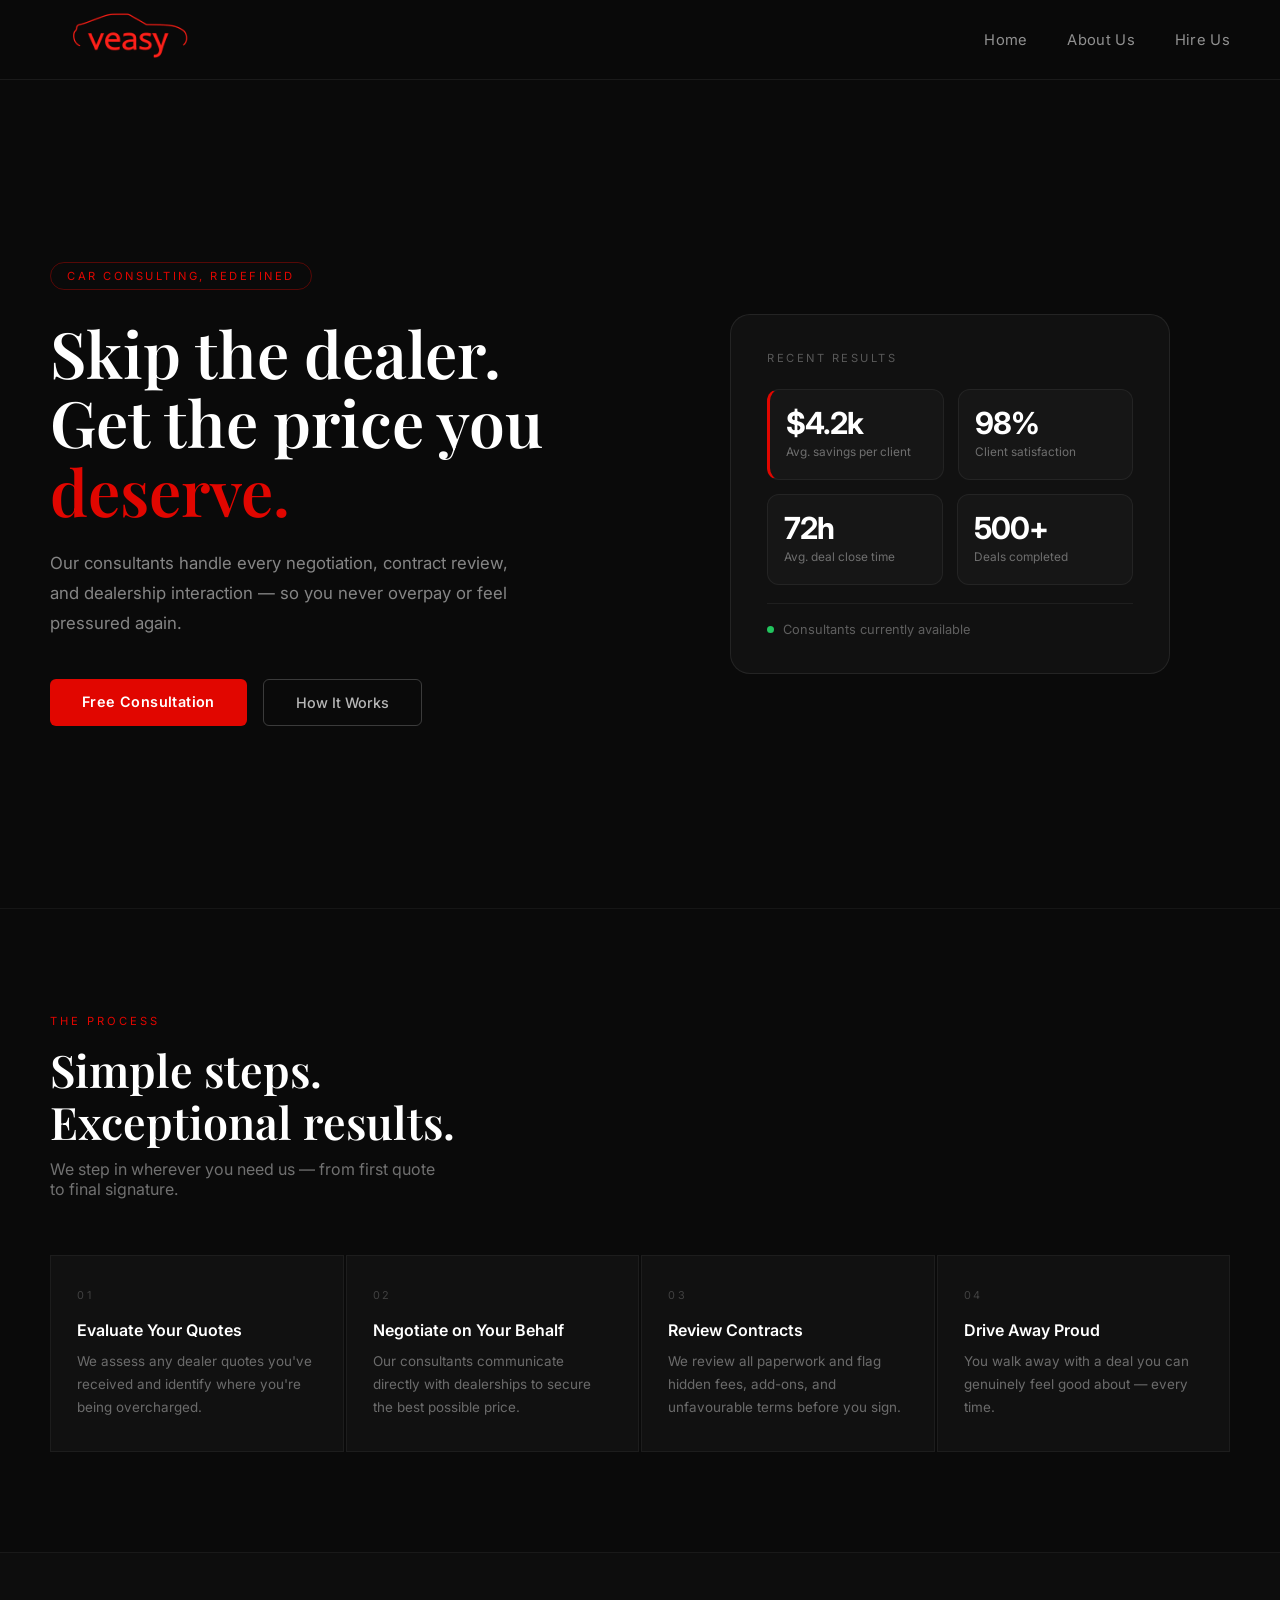
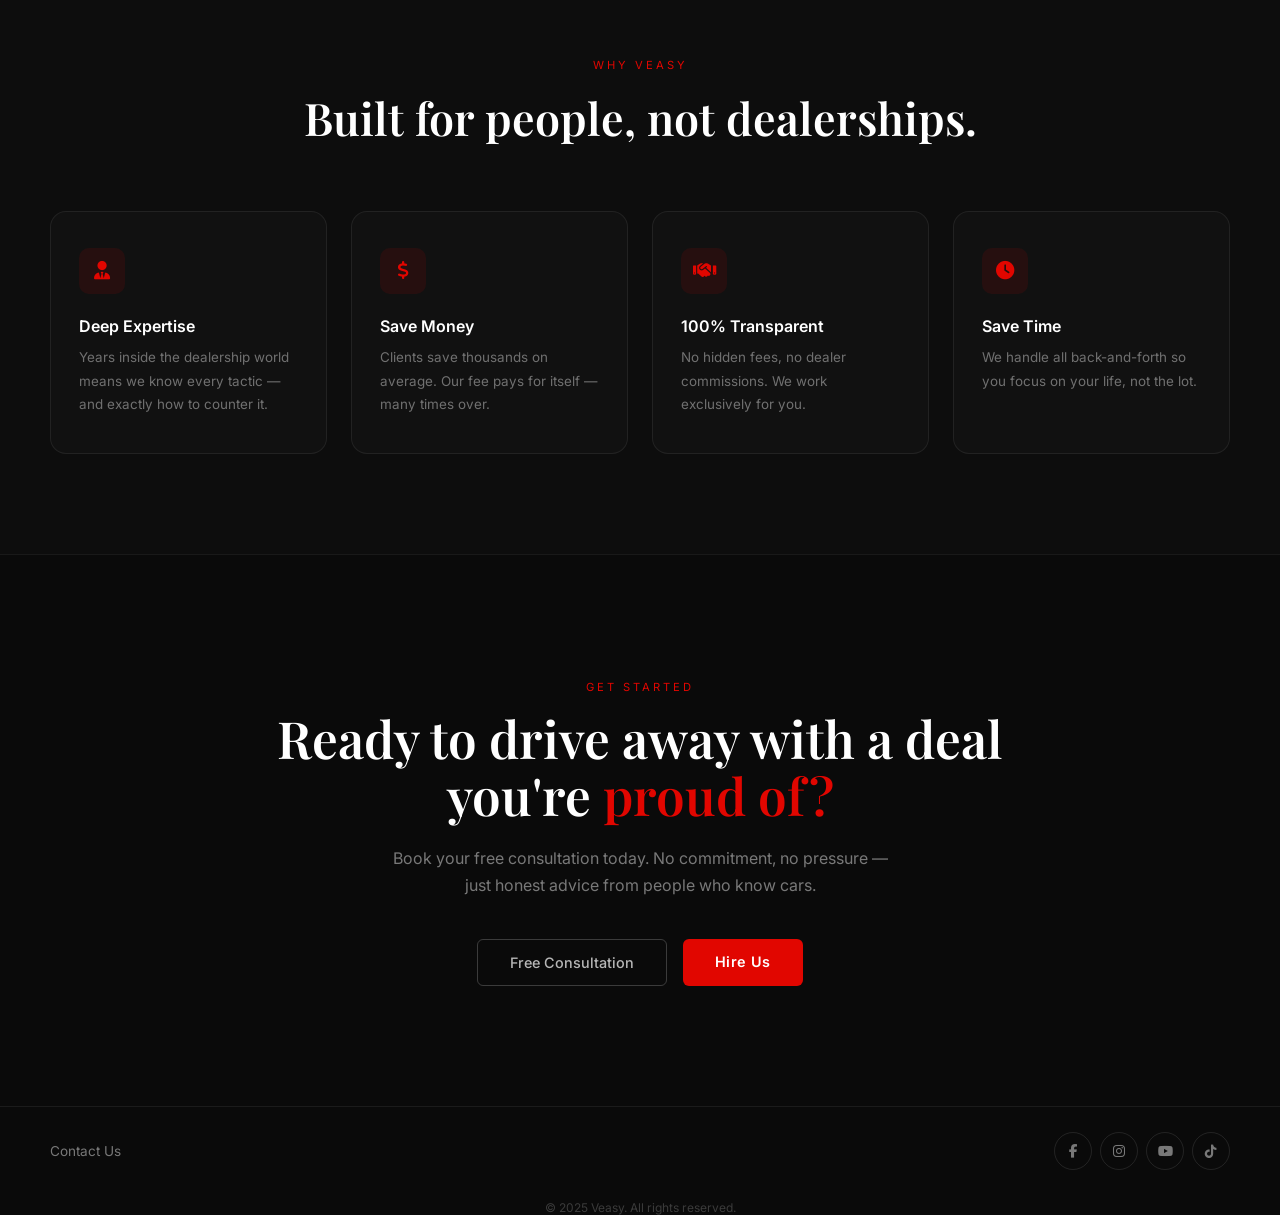
==== index.html @ ff18099e "adding changes" ====
<!DOCTYPE html>
<html lang="en">
<head>
  <meta charset="UTF-8" />
  <meta name="viewport" content="width=device-width, initial-scale=1.0" />
  <title>Veasy — Car Consulting</title>
  <link rel="stylesheet" href="index.css" />
  <link rel="stylesheet" href="https://cdnjs.cloudflare.com/ajax/libs/font-awesome/6.5.2/css/all.min.css" />
  <link href="https://fonts.googleapis.com/css2?family=Playfair+Display:wght@500;600;700&family=Inter:wght@300;400;500;600&display=swap" rel="stylesheet" />
</head>
<body>

  <!-- NAVBAR -->
  <nav class="navbar">
    <div class="navbar__container">
      <a href="index.html" id="navbar__logo">
        <img src="logo.png" alt="Veasy Logo" class="navbar__logo-img" />
      </a>
      <div class="navbar__toggle" id="mobile-menu">
        <span class="bar"></span>
        <span class="bar"></span>
        <span class="bar"></span>
      </div>
      <ul class="navbar__menu">
        <li class="navbar__item"><a href="index.html" class="navbar__links">Home</a></li>
        <li class="navbar__item"><a href="AboutUs.html" class="navbar__links">About Us</a></li>
        <li class="navbar__item"><a href="Hiring.html" class="navbar__links">Hire Us</a></li>
      </ul>
    </div>
  </nav>

  <!-- HERO -->
  <div class="hero-section">
    <div class="page-container">

      <div class="home-left">
        <div class="hero-tag fade-in">Car Consulting, Redefined</div>
        <h1 class="welcome-text fade-in">
          Skip the dealer.<br />Get the price you <em>deserve.</em>
        </h1>
        <p class="student-text fade-in">
          Our consultants handle every negotiation, contract review, and dealership interaction — so you never overpay or feel pressured again.
        </p>
        <div class="hero-btns fade-in">
          <a href="consult.html" class="btn-primary">Free Consultation</a>
          <a href="Hiring.html" class="btn-ghost">How It Works</a>
        </div>
      </div>

      <div class="home-right fade-in">
        <div class="hero-stats-card">
          <div class="hero-card-label">Recent Results</div>
          <div class="stat-row">
            <div class="stat-box accent">
              <div class="stat-num">$4.2k</div>
              <div class="stat-label">Avg. savings per client</div>
            </div>
            <div class="stat-box">
              <div class="stat-num">98%</div>
              <div class="stat-label">Client satisfaction</div>
            </div>
          </div>
          <div class="stat-row">
            <div class="stat-box">
              <div class="stat-num">72h</div>
              <div class="stat-label">Avg. deal close time</div>
            </div>
            <div class="stat-box">
              <div class="stat-num">500+</div>
              <div class="stat-label">Deals completed</div>
            </div>
          </div>
          <div class="hero-card-divider"></div>
          <div class="hero-card-footer">
            <span class="status-dot"></span> Consultants currently available
          </div>
        </div>
      </div>

    </div>
  </div>

  <!-- STEPS -->
  <section class="steps-section fade-in">
    <div class="steps-inner">
      <div class="steps-header">
        <div class="section-eyebrow">The Process</div>
        <h2>Simple steps.<br />Exceptional results.</h2>
        <p>We step in wherever you need us — from first quote to final signature.</p>
      </div>
      <div class="steps-grid">
        <div class="step-item">
          <div class="step-accent-bar"></div>
          <div class="step-num">01</div>
          <h3>Evaluate Your Quotes</h3>
          <p>We assess any dealer quotes you've received and identify where you're being overcharged.</p>
        </div>
        <div class="step-item">
          <div class="step-accent-bar"></div>
          <div class="step-num">02</div>
          <h3>Negotiate on Your Behalf</h3>
          <p>Our consultants communicate directly with dealerships to secure the best possible price.</p>
        </div>
        <div class="step-item">
          <div class="step-accent-bar"></div>
          <div class="step-num">03</div>
          <h3>Review Contracts</h3>
          <p>We review all paperwork and flag hidden fees, add-ons, and unfavourable terms before you sign.</p>
        </div>
        <div class="step-item">
          <div class="step-accent-bar"></div>
          <div class="step-num">04</div>
          <h3>Drive Away Proud</h3>
          <p>You walk away with a deal you can genuinely feel good about — every time.</p>
        </div>
      </div>
    </div>
  </section>

  <!-- WHY CHOOSE US -->
  <section class="why-choose-us fade-in">
    <div class="why-inner">
      <div class="why-header">
        <div class="section-eyebrow">Why Veasy</div>
        <h2>Built for people, not dealerships.</h2>
      </div>
      <div class="benefits-container">
        <div class="benefit-card">
          <div class="benefit-icon"><i class="fas fa-user-tie"></i></div>
          <h3>Deep Expertise</h3>
          <p>Years inside the dealership world means we know every tactic — and exactly how to counter it.</p>
        </div>
        <div class="benefit-card">
          <div class="benefit-icon"><i class="fas fa-dollar-sign"></i></div>
          <h3>Save Money</h3>
          <p>Clients save thousands on average. Our fee pays for itself — many times over.</p>
        </div>
        <div class="benefit-card">
          <div class="benefit-icon"><i class="fas fa-handshake"></i></div>
          <h3>100% Transparent</h3>
          <p>No hidden fees, no dealer commissions. We work exclusively for you.</p>
        </div>
        <div class="benefit-card">
          <div class="benefit-icon"><i class="fas fa-clock"></i></div>
          <h3>Save Time</h3>
          <p>We handle all back-and-forth so you focus on your life, not the lot.</p>
        </div>
      </div>
    </div>
  </section>

  <!-- CTA -->
  <div class="hireus-container fade-in">
    <div class="hireus-content">
      <div class="section-eyebrow">Get Started</div>
      <h2>Ready to drive away with a deal you're <em>proud of?</em></h2>
      <p>Book your free consultation today. No commitment, no pressure — just honest advice from people who know cars.</p>
      <div class="hireus-buttons">
        <a href="consult.html" class="hire-btn secondary">Free Consultation</a>
        <a href="Hiring.html" class="hire-btn primary">Hire Us</a>
      </div>
    </div>
  </div>

  <!-- FOOTER -->
  <div class="footer__container">
    <div class="footer-left">
      <a href="contact.html" class="contact-link">Contact Us</a>
    </div>
    <div class="footer-right">
      <a href="https://facebook.com" target="_blank" class="social-icon"><i class="fab fa-facebook-f"></i></a>
      <a href="https://instagram.com" target="_blank" class="social-icon"><i class="fab fa-instagram"></i></a>
      <a href="https://youtube.com" target="_blank" class="social-icon"><i class="fab fa-youtube"></i></a>
      <a href="https://tiktok.com" target="_blank" class="social-icon"><i class="fab fa-tiktok"></i></a>
    </div>
  </div>
  <p class="footer-text">© 2025 Veasy. All rights reserved.</p>

  <script src="script.js"></script>
</body>
</html>
---- index.css ----
/* ============================================================
   VEASY — Global Stylesheet
   ============================================================ */

/* RESET */
*, *::before, *::after {
  margin: 0;
  padding: 0;
  box-sizing: border-box;
  text-decoration: none;
  border: none;
  outline: none;
}

ul, li { list-style: none; }

/* BASE */
html, body {
  background-color: #0a0a0a;
  color: #e0e0e0;
  font-family: 'Inter', sans-serif;
  overflow-x: hidden;
  scroll-behavior: smooth;
}

h1, h2, h3, h4 {
  font-family: 'Playfair Display', Georgia, serif;
  font-weight: 600;
}

/* ============================================================
   NAVBAR
   ============================================================ */
.navbar {
  background: rgba(10, 10, 10, 0.95);
  backdrop-filter: blur(12px);
  -webkit-backdrop-filter: blur(12px);
  height: 80px;
  display: flex;
  justify-content: center;
  align-items: center;
  position: sticky;
  top: 0;
  z-index: 999;
  border-bottom: 1px solid rgba(255, 255, 255, 0.07);
}

.navbar__container {
  display: flex;
  height: 80px;
  justify-content: space-between;
  width: 100%;
  max-width: 1300px;
  margin: 0 auto;
  padding: 0 50px;
  align-items: center;
}

#navbar__logo {
  display: flex;
  align-items: center;
  cursor: pointer;
}

.navbar__logo-img {
  height: 110px;
  width: auto;
  display: block;
}

/* DESKTOP MENU */
.navbar__menu {
  display: flex;
  align-items: center;
  gap: 2.5rem;
  list-style: none;
  margin: 0;
  padding: 0;
  position: static;
  opacity: 1;
  height: auto;
  width: auto;
}

.navbar__item { margin-bottom: 0; }

.navbar__links {
  color: rgba(255, 255, 255, 0.55);
  font-size: 0.92rem;
  letter-spacing: 0.3px;
  display: block;
  transition: color 0.2s ease;
}

.navbar__links:hover { color: #ffffff; }

/* MOBILE HAMBURGER */
.navbar__toggle {
  display: none;
  cursor: pointer;
}

.bar {
  display: block;
  width: 26px;
  height: 2px;
  margin: 5px auto;
  background: rgba(255, 255, 255, 0.7);
  transition: all 0.3s ease-in-out;
}

@media screen and (max-width: 960px) {
  .navbar__container {
    padding: 0 20px;
  }

  .navbar__toggle {
    display: block;
    position: absolute;
    top: 50%;
    right: 20px;
    transform: translateY(-50%);
    z-index: 2000;
  }

  .navbar__logo-img { height: 90px; }

  .navbar__menu {
    display: flex;
    flex-direction: column;
    justify-content: flex-start;
    align-items: flex-start;
    background: #0a0a0a;
    position: fixed;
    top: 0;
    left: 0;
    width: 100%;
    height: 100vh;
    padding-top: 110px;
    padding-left: 30px;
    gap: 28px;
    opacity: 0;
    pointer-events: none;
    z-index: 1000;
    transition: opacity 0.3s ease;
  }

  .navbar__menu.active {
    opacity: 1;
    pointer-events: all;
  }

  .navbar__links {
    font-size: 1.6rem;
    color: rgba(255, 255, 255, 0.8);
  }

  #mobile-menu.is-active .bar:nth-child(1) { transform: translateY(7px) rotate(45deg); }
  #mobile-menu.is-active .bar:nth-child(2) { opacity: 0; }
  #mobile-menu.is-active .bar:nth-child(3) { transform: translateY(-7px) rotate(-45deg); }
}

/* ============================================================
   FADE-IN ANIMATION
   ============================================================ */
.fade-in {
  opacity: 0;
  transform: translateY(32px);
  transition: opacity 0.8s ease, transform 0.8s ease;
}

.fade-in.show {
  opacity: 1;
  transform: translateY(0);
}

/* ============================================================
   BUTTONS
   ============================================================ */
.btn-primary {
  display: inline-block;
  background: #e10600;
  color: #ffffff;
  padding: 14px 32px;
  border-radius: 6px;
  font-size: 0.9rem;
  font-weight: 600;
  letter-spacing: 0.4px;
  transition: background 0.2s ease, transform 0.15s ease;
}

.btn-primary:hover {
  background: #c00500;
  transform: translateY(-1px);
}

.btn-ghost {
  display: inline-block;
  border: 1px solid rgba(255, 255, 255, 0.2);
  color: rgba(255, 255, 255, 0.7);
  padding: 14px 32px;
  border-radius: 6px;
  font-size: 0.9rem;
  font-weight: 500;
  transition: border-color 0.2s ease, color 0.2s ease;
}

.btn-ghost:hover {
  border-color: rgba(255, 255, 255, 0.5);
  color: #ffffff;
}

/* ============================================================
   SECTION EYEBROW LABEL
   ============================================================ */
.section-eyebrow {
  display: inline-block;
  font-size: 0.7rem;
  letter-spacing: 3px;
  text-transform: uppercase;
  color: #e10600;
  margin-bottom: 16px;
  font-family: 'Inter', sans-serif;
}

/* ============================================================
   HOME PAGE — HERO
   ============================================================ */
.hero-section {
  background: #0a0a0a;
  border-bottom: 1px solid rgba(255, 255, 255, 0.05);
}

.page-container {
  display: flex;
  align-items: center;
  gap: 60px;
  min-height: 92vh;
  max-width: 1300px;
  margin: 0 auto;
  padding: 60px 50px;
}

.home-left { flex: 1; }
.home-right { flex: 1; display: flex; justify-content: center; align-items: center; }

.hero-tag {
  display: inline-block;
  font-size: 0.7rem;
  letter-spacing: 2.5px;
  text-transform: uppercase;
  color: #e10600;
  border: 1px solid rgba(225, 6, 0, 0.35);
  padding: 6px 16px;
  border-radius: 100px;
  margin-bottom: 28px;
  font-family: 'Inter', sans-serif;
}

.welcome-text {
  font-size: clamp(2.8rem, 5vw, 5rem);
  font-family: 'Playfair Display', Georgia, serif;
  font-weight: 600;
  line-height: 1.08;
  color: #ffffff;
  margin-bottom: 24px;
}

.welcome-text em {
  font-style: normal;
  color: #e10600;
}

.student-text {
  font-size: 1.05rem;
  line-height: 1.78;
  color: rgba(255, 255, 255, 0.5);
  max-width: 460px;
  margin-bottom: 40px;
}

.hero-btns {
  display: flex;
  gap: 16px;
  flex-wrap: wrap;
}

/* HERO STATS CARD */
.hero-stats-card {
  background: #111111;
  border: 1px solid rgba(255, 255, 255, 0.08);
  border-radius: 20px;
  padding: 36px;
  width: 100%;
  max-width: 440px;
}

.hero-card-label {
  font-size: 0.7rem;
  letter-spacing: 2.5px;
  text-transform: uppercase;
  color: rgba(255, 255, 255, 0.3);
  margin-bottom: 24px;
  font-family: 'Inter', sans-serif;
}

.stat-row {
  display: flex;
  gap: 14px;
  margin-bottom: 14px;
}

.stat-box {
  flex: 1;
  background: #161616;
  border: 1px solid rgba(255, 255, 255, 0.06);
  border-radius: 12px;
  padding: 18px 16px;
}

.stat-box.accent { border-left: 3px solid #e10600; }

.stat-num {
  font-size: 1.9rem;
  font-weight: 700;
  color: #ffffff;
  letter-spacing: -1px;
  line-height: 1;
  margin-bottom: 6px;
}

.stat-label {
  font-size: 0.74rem;
  color: rgba(255, 255, 255, 0.38);
  line-height: 1.4;
}

.hero-card-divider {
  height: 1px;
  background: rgba(255, 255, 255, 0.06);
  margin: 18px 0;
}

.hero-card-footer {
  font-size: 0.8rem;
  color: rgba(255, 255, 255, 0.33);
  display: flex;
  align-items: center;
  gap: 9px;
}

.status-dot {
  width: 7px;
  height: 7px;
  background: #22c55e;
  border-radius: 50%;
  display: inline-block;
  flex-shrink: 0;
}

@media (max-width: 900px) {
  .page-container {
    flex-direction: column;
    padding: 60px 24px;
    min-height: auto;
    gap: 48px;
  }
  .home-left, .home-right { width: 100%; }
  .hero-stats-card { max-width: 100%; }
  .welcome-text { font-size: 2.6rem; }
}

@media (max-width: 480px) {
  .welcome-text { font-size: 2.1rem; }
  .student-text { font-size: 0.95rem; }
}

/* ============================================================
   HOME PAGE — STEPS SECTION
   ============================================================ */
.steps-section {
  padding: 100px 0;
  background: #0a0a0a;
}

.steps-inner {
  max-width: 1300px;
  margin: 0 auto;
  padding: 0 50px;
}

.steps-header {
  margin-bottom: 56px;
}

.steps-header h2 {
  font-size: clamp(2rem, 3.5vw, 3rem);
  color: #ffffff;
  margin-bottom: 12px;
  line-height: 1.15;
}

.steps-header p {
  color: rgba(255, 255, 255, 0.42);
  font-size: 1rem;
  max-width: 400px;
}

.steps-grid {
  display: grid;
  grid-template-columns: repeat(auto-fit, minmax(220px, 1fr));
  gap: 2px;
}

.step-item {
  background: #111111;
  border: 1px solid rgba(255, 255, 255, 0.05);
  padding: 32px 26px;
  position: relative;
  transition: background 0.2s ease;
  overflow: hidden;
}

.step-item:hover { background: #141414; }

.step-accent-bar {
  position: absolute;
  top: 0;
  left: 0;
  width: 100%;
  height: 2px;
  background: #e10600;
  transform: scaleX(0);
  transform-origin: left;
  transition: transform 0.3s ease;
}

.step-item:hover .step-accent-bar { transform: scaleX(1); }

.step-num {
  font-size: 0.68rem;
  letter-spacing: 2.5px;
  color: rgba(255, 255, 255, 0.2);
  margin-bottom: 18px;
  font-family: 'Inter', sans-serif;
}

.step-item h3 {
  font-size: 1rem;
  font-weight: 600;
  color: #ffffff;
  margin-bottom: 10px;
  font-family: 'Inter', sans-serif;
}

.step-item p {
  font-size: 0.84rem;
  color: rgba(255, 255, 255, 0.38);
  line-height: 1.72;
}

@media (max-width: 768px) {
  .steps-inner { padding: 0 24px; }
  .steps-section { padding: 72px 0; }
}

/* ============================================================
   HOME PAGE — WHY CHOOSE US
   ============================================================ */
.why-choose-us {
  background: #0d0d0d;
  border-top: 1px solid rgba(255, 255, 255, 0.05);
  border-bottom: 1px solid rgba(255, 255, 255, 0.05);
  padding: 100px 50px;
}

.why-inner {
  max-width: 1300px;
  margin: 0 auto;
}

.why-header {
  text-align: center;
  margin-bottom: 64px;
}

.why-header h2 {
  font-size: clamp(2rem, 3.5vw, 3rem);
  color: #ffffff;
}

.benefits-container {
  display: grid;
  grid-template-columns: repeat(auto-fit, minmax(220px, 1fr));
  gap: 24px;
}

.benefit-card {
  background: #111111;
  border: 1px solid rgba(255, 255, 255, 0.07);
  border-radius: 16px;
  padding: 36px 28px;
  transition: border-color 0.25s ease, transform 0.25s ease;
}

.benefit-card:hover {
  border-color: rgba(225, 6, 0, 0.3);
  transform: translateY(-5px);
}

.benefit-icon {
  width: 46px;
  height: 46px;
  background: rgba(225, 6, 0, 0.1);
  border-radius: 10px;
  display: flex;
  align-items: center;
  justify-content: center;
  margin-bottom: 22px;
}

.benefit-icon i {
  font-size: 1.15rem;
  color: #e10600;
}

.benefit-card h3 {
  font-size: 1rem;
  font-weight: 600;
  color: #ffffff;
  margin-bottom: 10px;
  font-family: 'Inter', sans-serif;
}

.benefit-card p {
  font-size: 0.84rem;
  color: rgba(255, 255, 255, 0.4);
  line-height: 1.75;
}

@media (max-width: 768px) {
  .why-choose-us { padding: 72px 24px; }
  .benefits-container { grid-template-columns: 1fr; max-width: 440px; margin: 0 auto; }
}

/* ============================================================
   HOME PAGE — CTA BANNER
   ============================================================ */
.hireus-container {
  background: #0a0a0a;
  padding: 120px 50px;
  text-align: center;
}

.hireus-content {
  max-width: 760px;
  margin: 0 auto;
}

.hireus-content h2 {
  font-size: clamp(2.2rem, 4vw, 3.6rem);
  color: #ffffff;
  line-height: 1.12;
  margin-bottom: 20px;
}

.hireus-content h2 em {
  font-style: normal;
  color: #e10600;
}

.hireus-content p {
  font-size: 1rem;
  color: rgba(255, 255, 255, 0.45);
  max-width: 520px;
  margin: 0 auto 40px;
  line-height: 1.7;
}

.hireus-buttons {
  display: flex;
  justify-content: center;
  gap: 16px;
  flex-wrap: wrap;
}

/* legacy aliases */
.hire-btn.primary { display: inline-block; background: #e10600; color: #fff; padding: 14px 32px; border-radius: 6px; font-size: 0.9rem; font-weight: 600; letter-spacing: 0.4px; transition: background 0.2s, transform 0.15s; }
.hire-btn.primary:hover { background: #c00500; transform: translateY(-1px); }
.hire-btn.secondary { display: inline-block; border: 1px solid rgba(255,255,255,0.2); color: rgba(255,255,255,0.7); padding: 14px 32px; border-radius: 6px; font-size: 0.9rem; font-weight: 500; transition: border-color 0.2s, color 0.2s; }
.hire-btn.secondary:hover { border-color: rgba(255,255,255,0.5); color: #fff; }

@media (max-width: 768px) {
  .hireus-container { padding: 80px 24px; }
  .hireus-buttons { flex-direction: column; align-items: center; }
  .hire-btn.primary, .hire-btn.secondary { width: 100%; max-width: 320px; text-align: center; }
}

/* ============================================================
   HIRE US PAGE — EXPERIENCE SECTION
   ============================================================ */
.experience-section {
  background: #0a0a0a;
  padding: 100px 50px 120px;
  max-width: 1300px;
  margin: 0 auto;
}

.experience-header {
  text-align: center;
  margin-bottom: 72px;
}

.experience-header h1 {
  font-size: clamp(2.8rem, 5vw, 4.5rem);
  color: #ffffff;
  margin-bottom: 14px;
}

.experience-header h1 em {
  font-style: normal;
  color: #e10600;
}

.experience-header p {
  font-size: 1rem;
  color: rgba(255, 255, 255, 0.42);
  max-width: 440px;
  margin: 0 auto;
  line-height: 1.7;
}

.experience-steps {
  max-width: 680px;
  margin: 0 auto;
  display: flex;
  flex-direction: column;
  gap: 2px;
  margin-bottom: 72px;
}

.experience-step {
  background: #111111;
  border: 1px solid rgba(255, 255, 255, 0.05);
  padding: 28px 30px;
  position: relative;
  overflow: hidden;
  transition: background 0.2s;
}

.experience-step:hover { background: #141414; }

.experience-step .step-accent-bar {
  position: absolute;
  top: 0; left: 0;
  width: 100%; height: 2px;
  background: #e10600;
  transform: scaleX(0);
  transform-origin: left;
  transition: transform 0.3s ease;
}

.experience-step:hover .step-accent-bar { transform: scaleX(1); }

.step-inner {
  display: flex;
  align-items: flex-start;
  gap: 24px;
}

.step-index {
  font-size: 0.68rem;
  letter-spacing: 2.5px;
  color: rgba(255, 255, 255, 0.2);
  padding-top: 2px;
  min-width: 24px;
  font-family: 'Inter', sans-serif;
}

.step-body h3 {
  font-size: 1rem;
  font-weight: 600;
  color: #ffffff;
  margin-bottom: 8px;
  font-family: 'Inter', sans-serif;
}

.step-body p {
  font-size: 0.85rem;
  color: rgba(255, 255, 255, 0.4);
  line-height: 1.7;
}

.experience-cta {
  display: flex;
  justify-content: center;
  gap: 16px;
  flex-wrap: wrap;
}

@media (max-width: 768px) {
  .experience-section { padding: 72px 24px 100px; }
  .experience-cta { flex-direction: column; align-items: center; }
  .experience-cta .btn-primary,
  .experience-cta .btn-ghost { width: 100%; max-width: 320px; text-align: center; }
}

/* ============================================================
   ABOUT US PAGE
   ============================================================ */
.about {
  background: #0a0a0a;
  min-height: 90vh;
  display: flex;
  justify-content: center;
  align-items: center;
  padding: 100px 50px;
}

.about__container {
  max-width: 900px;
  width: 100%;
}

.about__title {
  font-size: clamp(2.8rem, 5vw, 4.5rem);
  color: #ffffff;
  margin-bottom: 10px;
  letter-spacing: 1px;
}

.about__title em {
  font-style: normal;
  color: #e10600;
}

.about__intro {
  font-size: 1.2rem;
  color: rgba(255, 255, 255, 0.7);
  margin-bottom: 24px;
  line-height: 1.65;
  max-width: 700px;
}

.about__text {
  font-size: 1rem;
  color: rgba(255, 255, 255, 0.42);
  line-height: 1.85;
  margin-bottom: 16px;
  max-width: 680px;
}

.about__highlights {
  display: grid;
  grid-template-columns: repeat(auto-fit, minmax(240px, 1fr));
  gap: 20px;
  margin-top: 60px;
}

.highlight {
  background: #111111;
  border: 1px solid rgba(255, 255, 255, 0.07);
  border-radius: 14px;
  padding: 28px 24px;
  transition: border-color 0.25s, transform 0.25s;
}

.highlight:hover {
  border-color: rgba(225, 6, 0, 0.3);
  transform: translateY(-4px);
}

.highlight h3 {
  font-size: 0.95rem;
  font-weight: 600;
  color: #ffffff;
  margin-bottom: 10px;
  font-family: 'Inter', sans-serif;
}

.highlight p {
  font-size: 0.84rem;
  color: rgba(255, 255, 255, 0.4);
  line-height: 1.72;
}

@media (max-width: 768px) {
  .about { padding: 72px 24px; }
  .about__highlights { grid-template-columns: 1fr; }
}

/* ============================================================
   CONTACT PAGE
   ============================================================ */
.contact {
  background: #0a0a0a;
  padding: 100px 50px;
  min-height: 90vh;
}

.contact__container {
  display: flex;
  justify-content: space-between;
  align-items: flex-start;
  gap: 64px;
  max-width: 1200px;
  margin: 0 auto;
  flex-wrap: wrap;
}

.contact__left {
  flex: 1 1 400px;
  min-width: 300px;
}

.contact__left h1 {
  font-size: clamp(2rem, 3.5vw, 3.2rem);
  color: #ffffff;
  margin-bottom: 20px;
  line-height: 1.15;
}

.contact__left p {
  font-size: 1rem;
  color: rgba(255, 255, 255, 0.45);
  margin-bottom: 36px;
  line-height: 1.75;
  max-width: 440px;
}

.contact__info .info-item {
  font-size: 0.92rem;
  color: rgba(255, 255, 255, 0.5);
  margin-bottom: 14px;
  display: flex;
  align-items: center;
  gap: 10px;
}

.contact__right {
  flex: 1 1 400px;
  min-width: 320px;
  background: #f4f4f4;
  padding: 36px 32px;
  border-radius: 14px;
  border-top: 3px solid #e10600;
  box-shadow: 0 16px 40px rgba(0, 0, 0, 0.35);
}

.contact__right form {
  display: flex;
  flex-direction: column;
}

.contact__right label {
  font-size: 0.82rem;
  font-weight: 600;
  color: #333333;
  margin-bottom: 6px;
  letter-spacing: 0.2px;
}

.contact__right input,
.contact__right textarea {
  margin-bottom: 20px;
  padding: 12px 14px;
  border: 1px solid #e0e0e0;
  font-size: 0.93rem;
  border-radius: 7px;
  outline: none;
  background: #ffffff;
  color: #222;
  transition: border-color 0.2s, box-shadow 0.2s;
  font-family: 'Inter', sans-serif;
}

.contact__right input:focus,
.contact__right textarea:focus {
  border-color: #e10600;
  box-shadow: 0 0 0 3px rgba(225, 6, 0, 0.1);
}

.contact__right textarea {
  height: 130px;
  resize: none;
}

.contact__right button {
  background: #e10600;
  color: #ffffff;
  padding: 14px;
  border: none;
  cursor: pointer;
  font-size: 0.95rem;
  font-weight: 600;
  border-radius: 7px;
  transition: background 0.2s, transform 0.15s;
  font-family: 'Inter', sans-serif;
  letter-spacing: 0.3px;
}

.contact__right button:hover {
  background: #c00500;
  transform: translateY(-1px);
}

.contact-note {
  font-size: 0.8rem;
  color: #888888;
  margin-bottom: 20px;
  margin-top: -10px;
  line-height: 1.5;
}

@media (max-width: 900px) {
  .contact { padding: 72px 24px; }
  .contact__container { flex-direction: column; align-items: center; gap: 40px; }
  .contact__left, .contact__right { width: 100%; max-width: 520px; min-width: unset; }
  .contact__left h1 { font-size: 2rem; }
}

/* ============================================================
   FOOTER
   ============================================================ */
.footer__container {
  background: #0a0a0a;
  border-top: 1px solid rgba(255, 255, 255, 0.07);
  min-height: 90px;
  display: flex;
  flex-direction: row;
  justify-content: space-between;
  align-items: center;
  padding: 20px 50px;
  width: 100%;
  flex-wrap: wrap;
  gap: 12px;
}

.footer-left {
  display: flex;
  align-items: center;
  gap: 28px;
}

.contact-link,
.aboutus-link,
.resource-link {
  color: rgba(255, 255, 255, 0.45);
  font-size: 0.85rem;
  transition: color 0.2s;
}

.contact-link:hover,
.aboutus-link:hover,
.resource-link:hover { color: #ffffff; }

.footer-right {
  display: flex;
  justify-content: flex-end;
  align-items: center;
  gap: 8px;
}

.social-icon {
  display: flex;
  justify-content: center;
  align-items: center;
  width: 38px;
  height: 38px;
  border: 1px solid rgba(255, 255, 255, 0.1);
  border-radius: 50%;
  color: rgba(255, 255, 255, 0.45);
  font-size: 0.85rem;
  transition: all 0.2s ease;
}

.social-icon:hover {
  border-color: rgba(255, 255, 255, 0.4);
  color: #ffffff;
  transform: translateY(-2px);
}

.footer-text {
  font-size: 0.75rem;
  color: rgba(255, 255, 255, 0.2);
  text-align: center;
  width: 100%;
  padding-top: 4px;
}

@media (max-width: 600px) {
  .footer__container {
    flex-direction: column;
    align-items: center;
    text-align: center;
    padding: 24px 20px;
  }
  .footer-right { gap: 10px; }
}
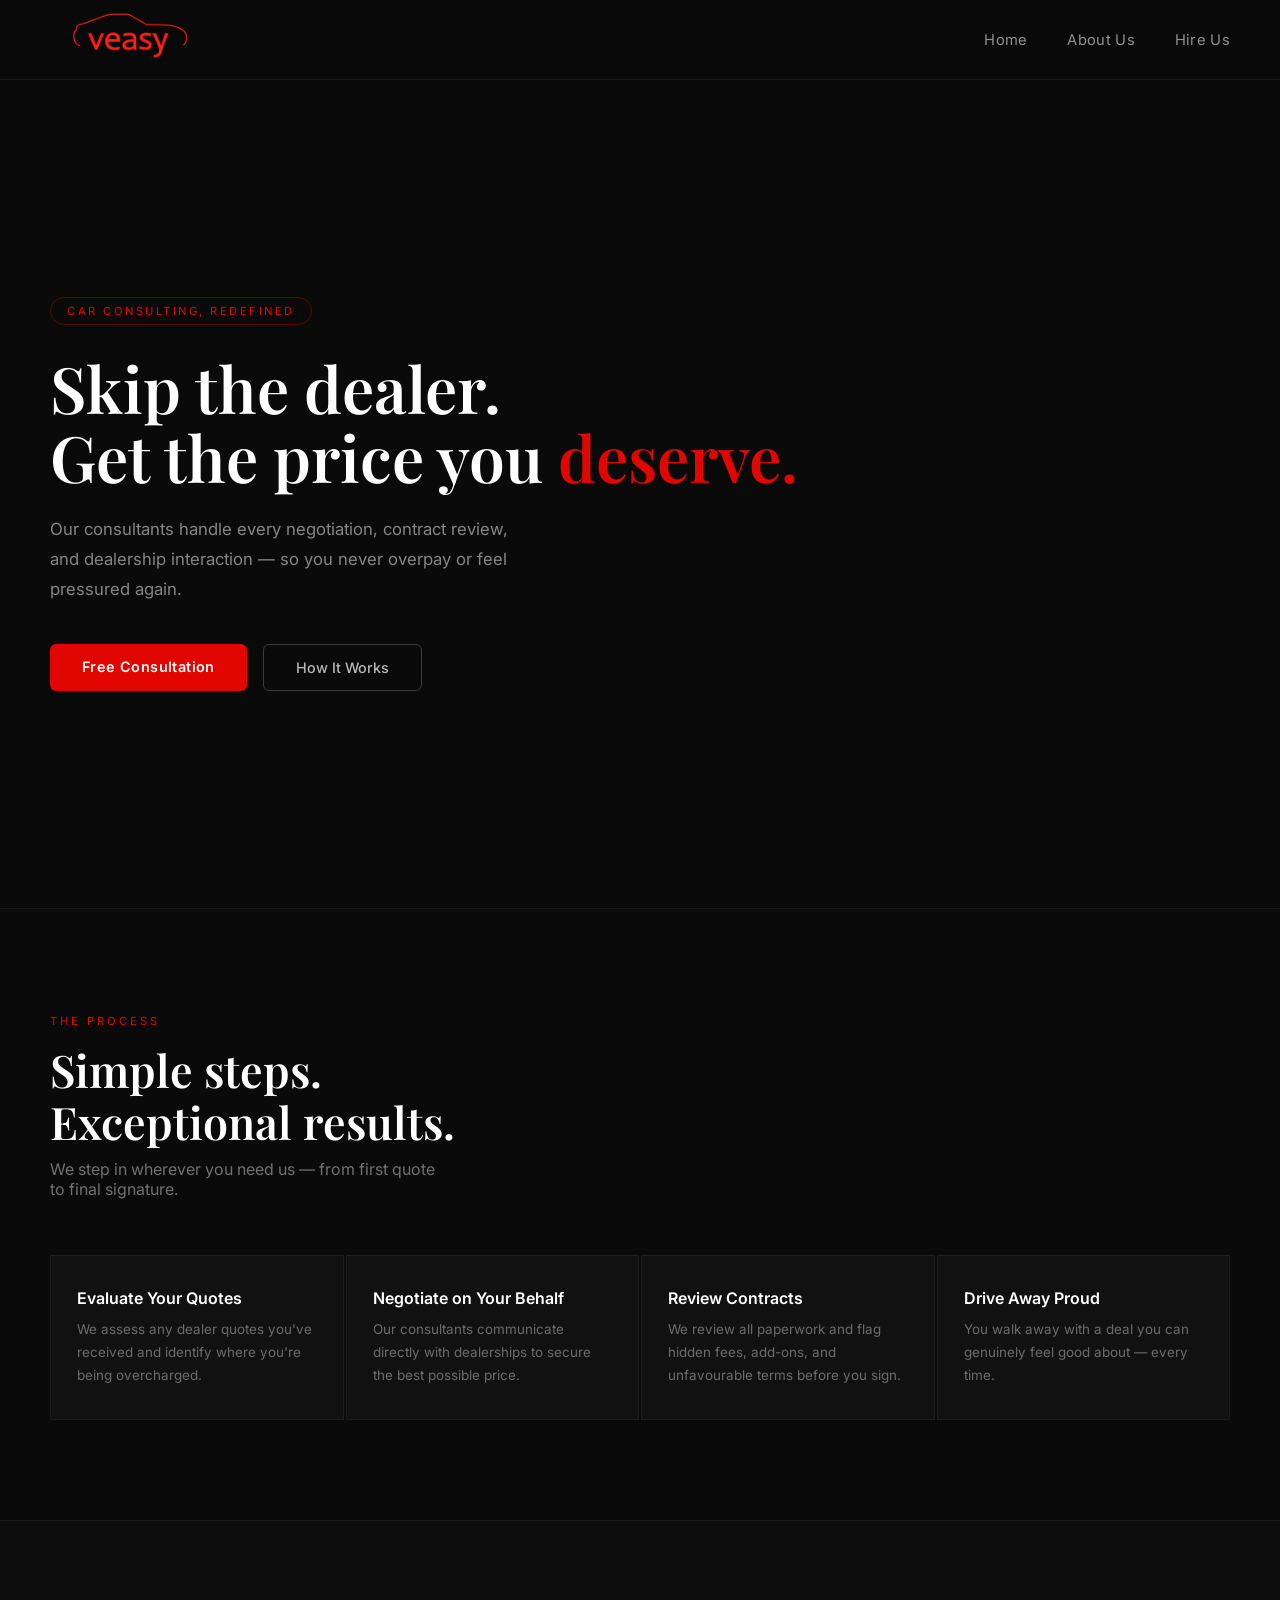
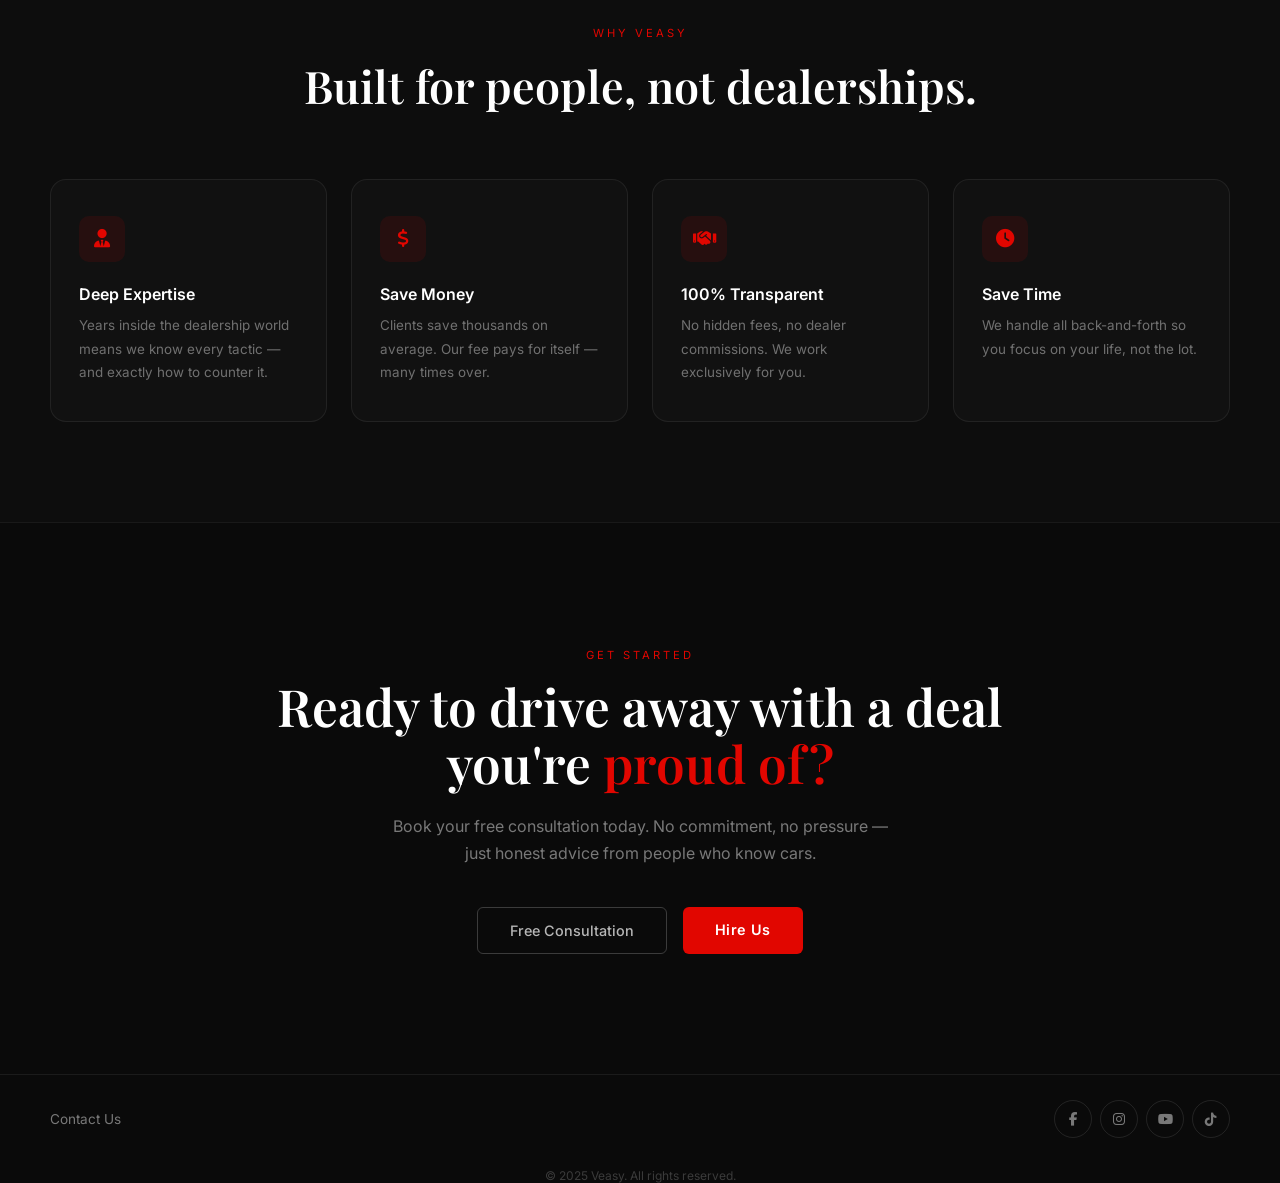
==== commit 1a46f953: "adding changes" ====
--- a/index.html
+++ b/index.html
@@ -46,7 +46,7 @@
           <a href="Hiring.html" class="btn-ghost">How It Works</a>
         </div>
       </div>
-
+<!--hero
       <div class="home-right fade-in">
         <div class="hero-stats-card">
           <div class="hero-card-label">Recent Results</div>
@@ -76,7 +76,7 @@
           </div>
         </div>
       </div>
-
+    -->
     </div>
   </div>
 
@@ -91,25 +91,25 @@
       <div class="steps-grid">
         <div class="step-item">
           <div class="step-accent-bar"></div>
-          <div class="step-num">01</div>
+   <!--<div class="step-num">01</div>--> 
           <h3>Evaluate Your Quotes</h3>
           <p>We assess any dealer quotes you've received and identify where you're being overcharged.</p>
         </div>
         <div class="step-item">
           <div class="step-accent-bar"></div>
-          <div class="step-num">02</div>
+   <!--<div class="step-num">02</div>--> 
           <h3>Negotiate on Your Behalf</h3>
           <p>Our consultants communicate directly with dealerships to secure the best possible price.</p>
         </div>
         <div class="step-item">
           <div class="step-accent-bar"></div>
-          <div class="step-num">03</div>
+          <!--<div class="step-num">03</div>--> 
           <h3>Review Contracts</h3>
           <p>We review all paperwork and flag hidden fees, add-ons, and unfavourable terms before you sign.</p>
         </div>
         <div class="step-item">
           <div class="step-accent-bar"></div>
-          <div class="step-num">04</div>
+   <!--<div class="step-num">04</div>--> 
           <h3>Drive Away Proud</h3>
           <p>You walk away with a deal you can genuinely feel good about — every time.</p>
         </div>
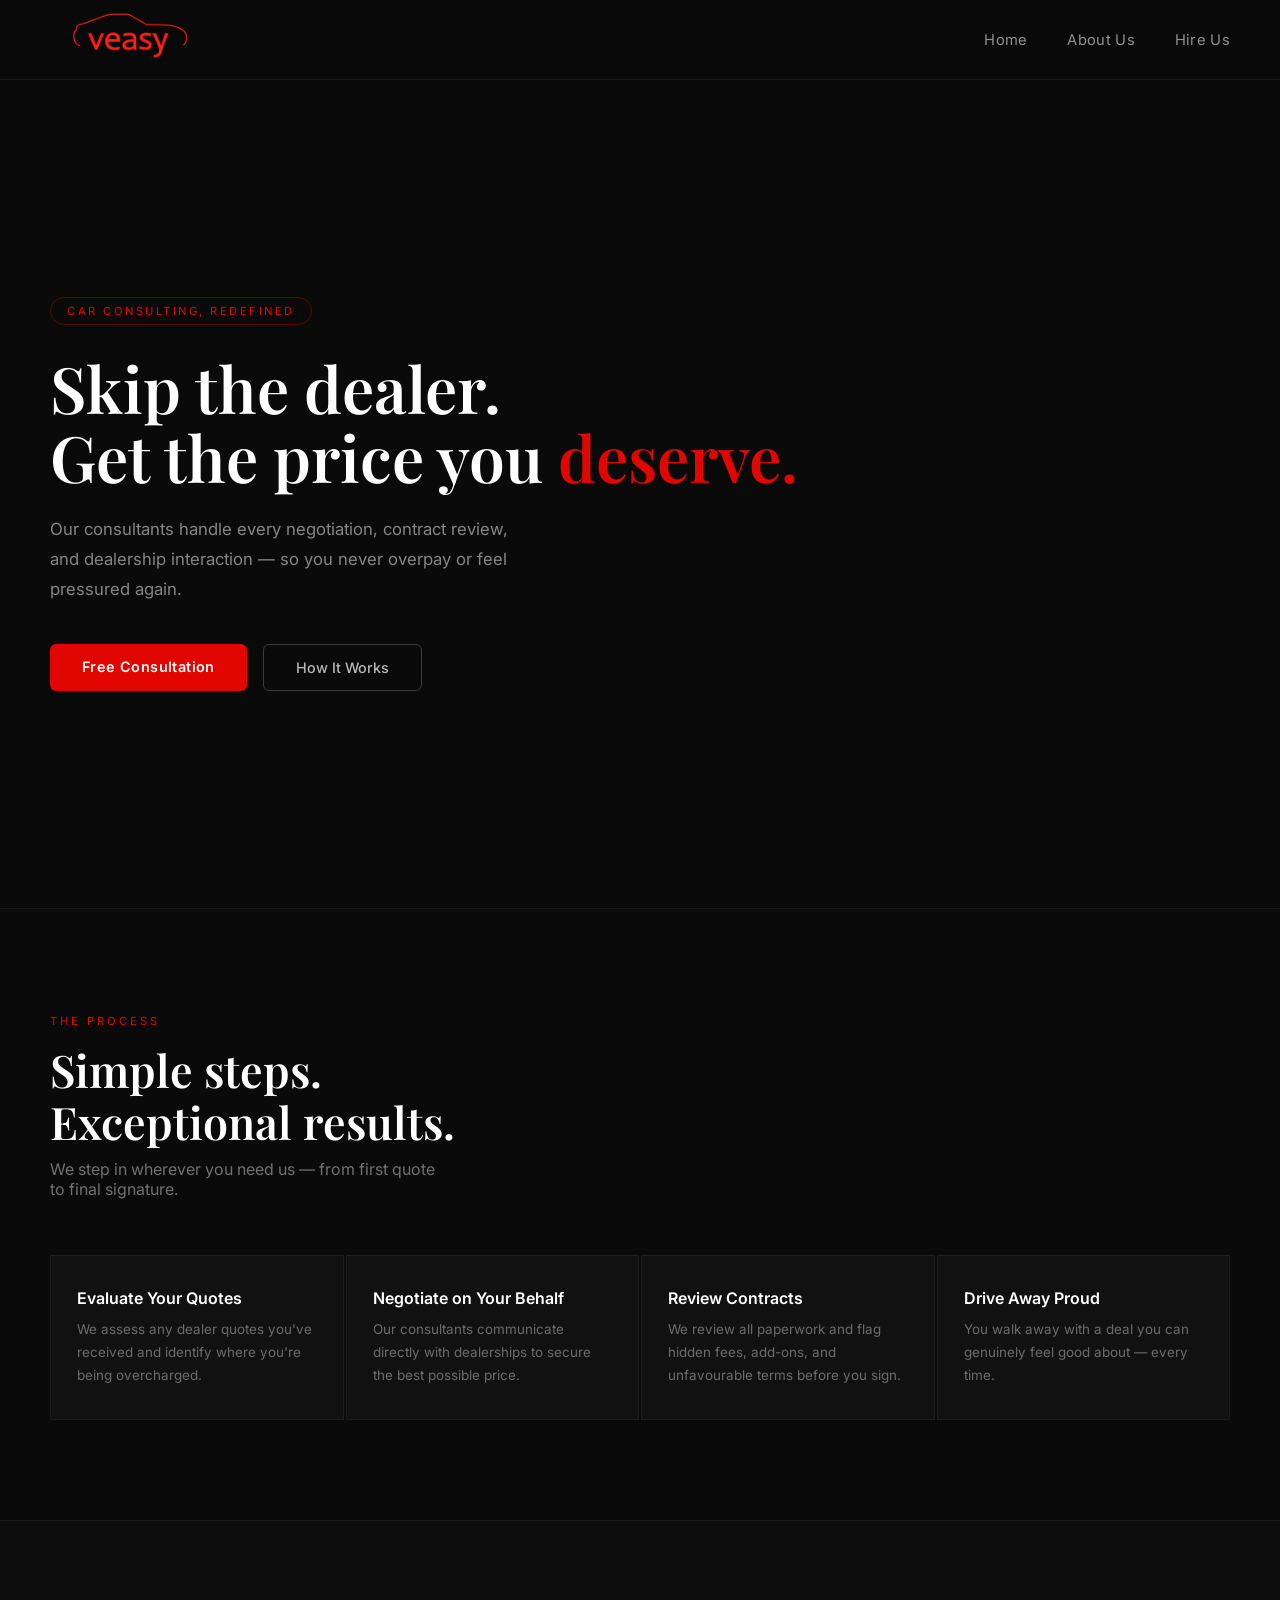
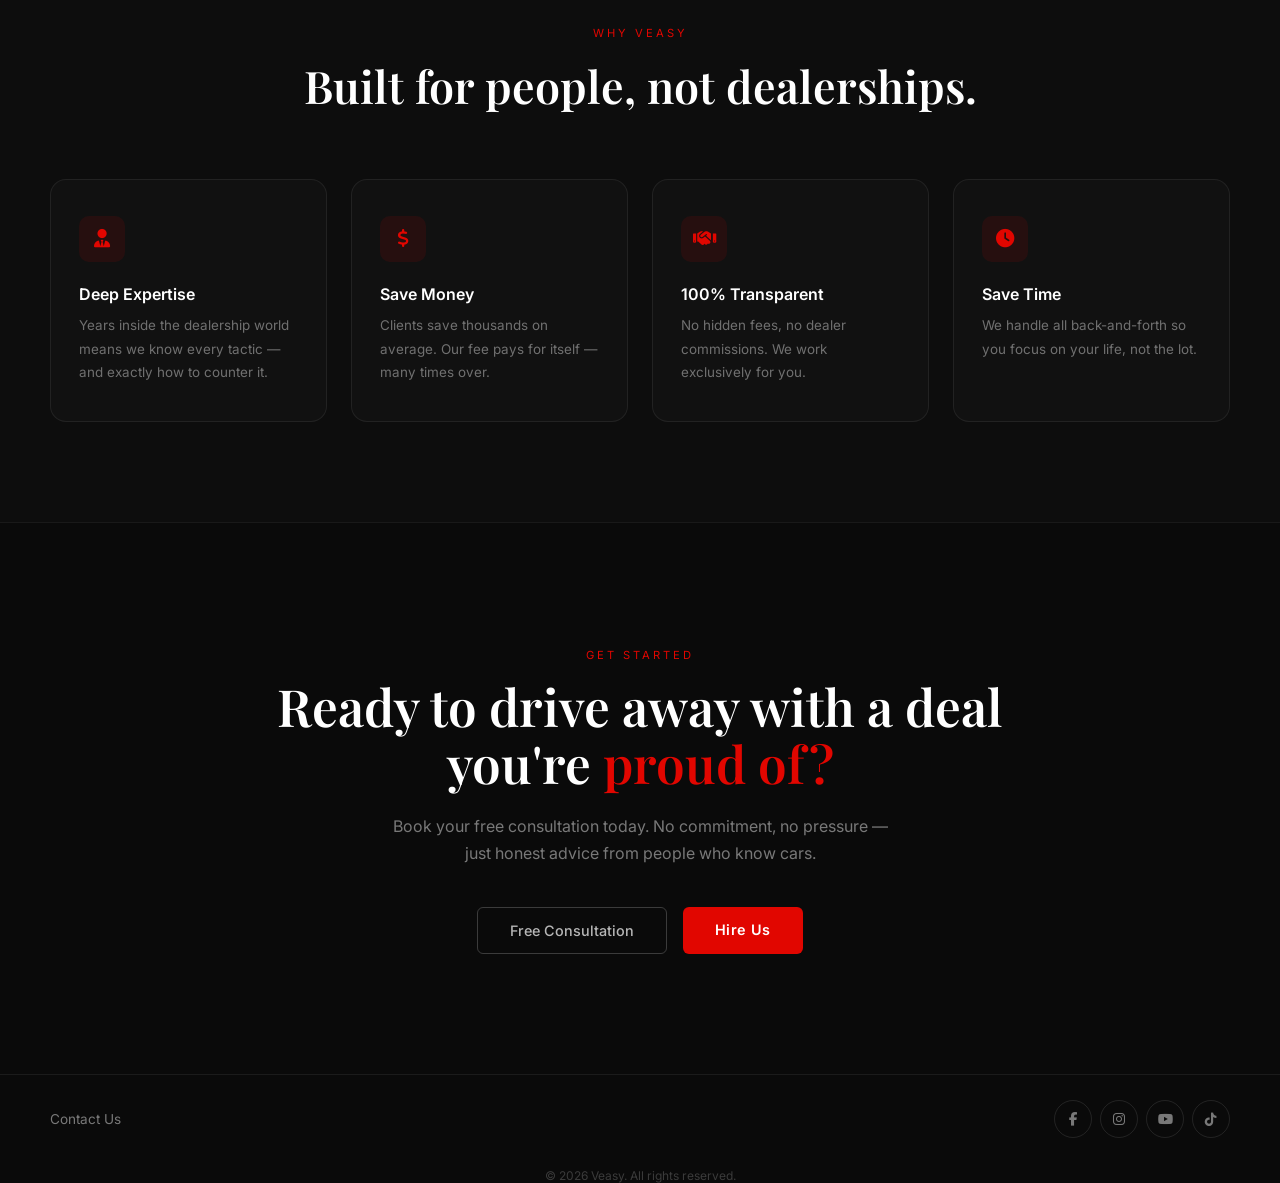
==== commit 510dd21e: "add" ====
--- a/index.html
+++ b/index.html
@@ -174,7 +174,7 @@
       <a href="https://tiktok.com" target="_blank" class="social-icon"><i class="fab fa-tiktok"></i></a>
     </div>
   </div>
-  <p class="footer-text">© 2025 Veasy. All rights reserved.</p>
+  <p class="footer-text">© 2026 Veasy. All rights reserved.</p>
 
   <script src="script.js"></script>
 </body>
--- a/index.css
+++ b/index.css
@@ -997,3 +997,9 @@
   }
   .footer-right { gap: 10px; }
 }
+
+body.menu-open {
+  overflow: hidden;
+  position: fixed;
+  width: 100%;
+}
